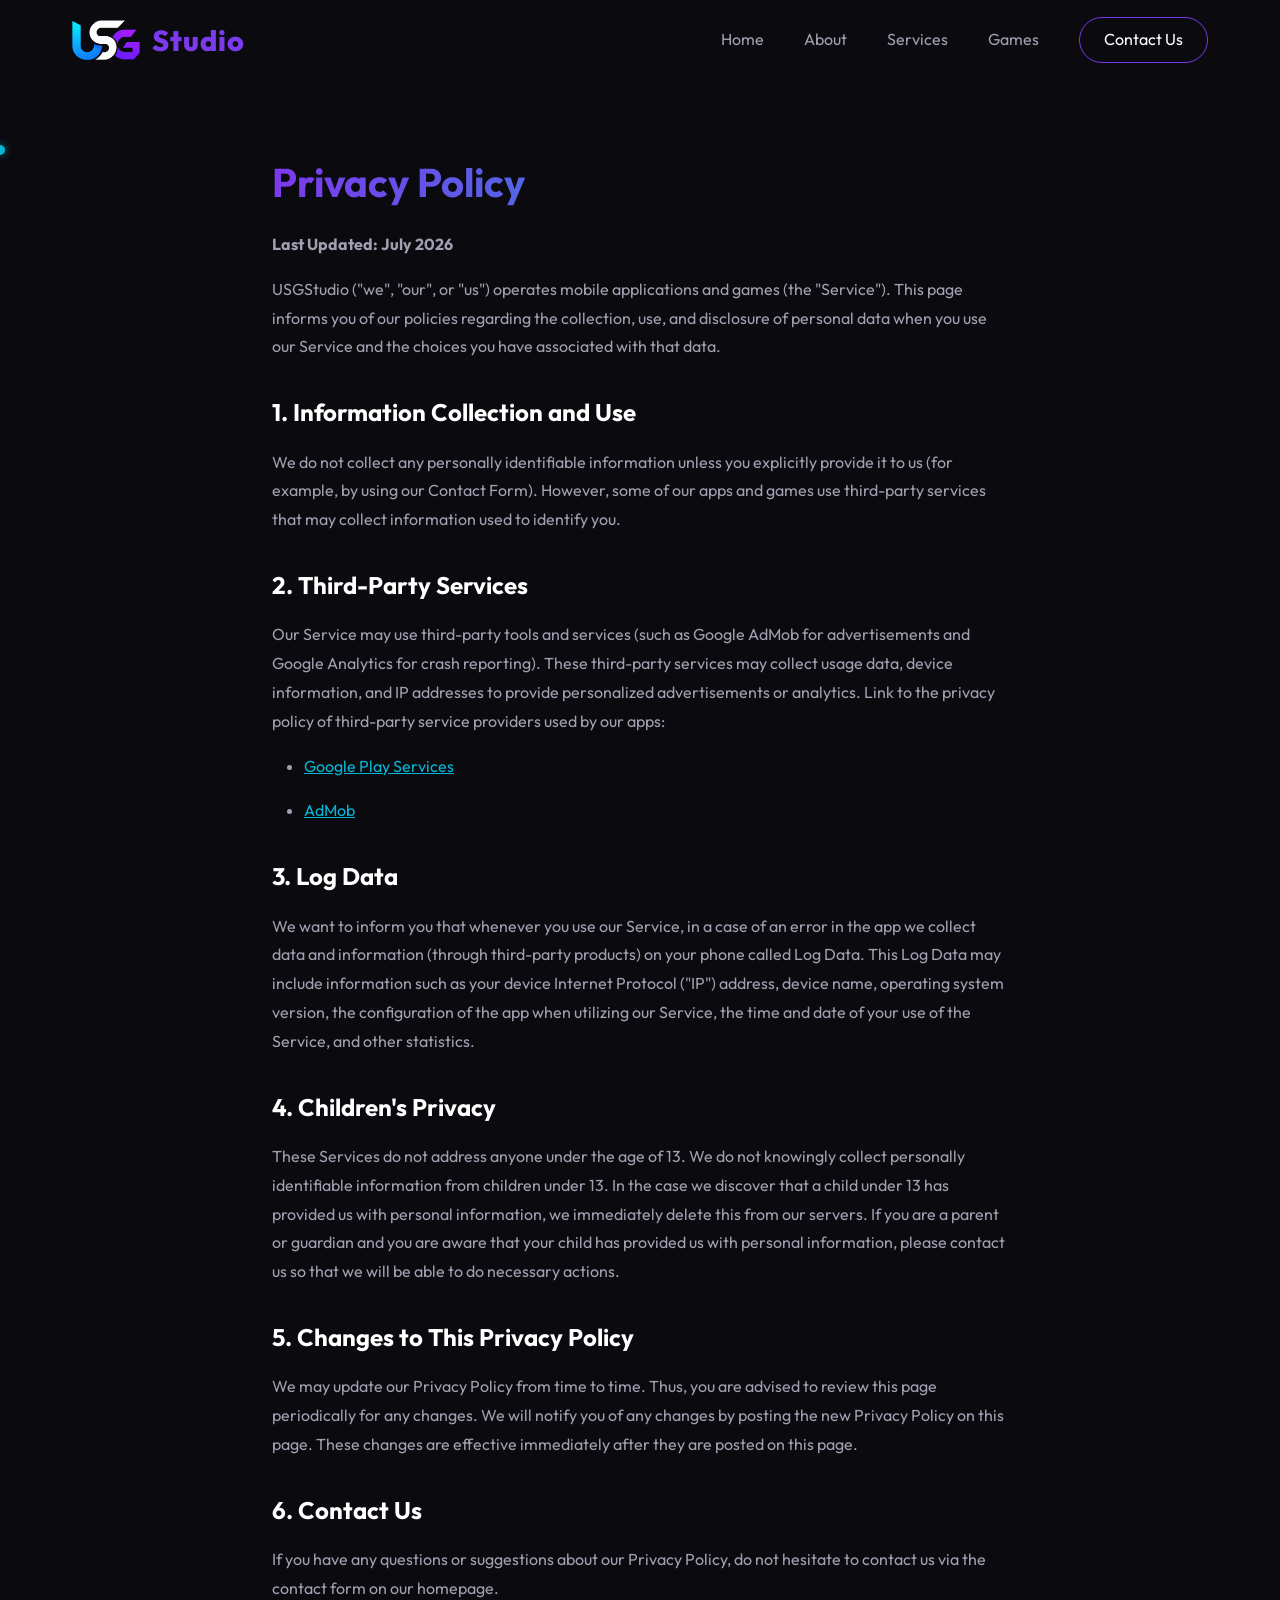
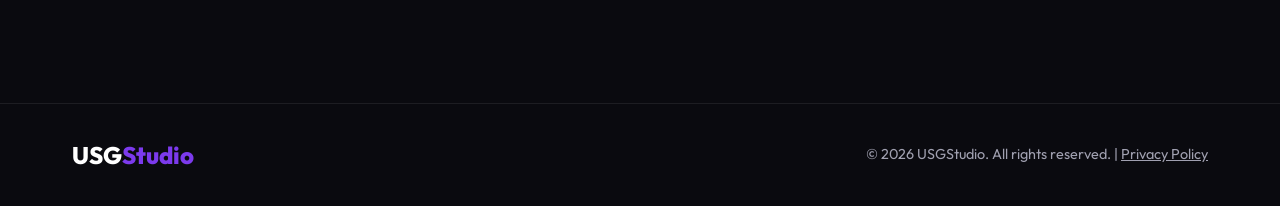
==== privacy-policy.html @ 1f807a9a "Add files via upload" ====
<!DOCTYPE html>
<html lang="en">

<head>
    <meta charset="UTF-8">
    <meta name="viewport" content="width=device-width, initial-scale=1.0">
    <title>Privacy Policy | USGStudio</title>
    <!-- Google Fonts: Outfit -->
    <link rel="preconnect" href="https://fonts.googleapis.com">
    <link rel="preconnect" href="https://fonts.gstatic.com" crossorigin>
    <link href="https://fonts.googleapis.com/css2?family=Outfit:wght@300;400;600;800&display=swap" rel="stylesheet">
    <link rel="stylesheet" href="style.css">
    <style>
        .policy-container {
            max-width: 800px;
            margin: 150px auto 100px;
            padding: 0 2rem;
            color: var(--text-secondary);
        }

        .policy-container h1,
        .policy-container h2 {
            color: var(--text-main);
            margin-bottom: 1rem;
        }

        .policy-container h1 {
            font-size: 2.5rem;
        }

        .policy-container h2 {
            font-size: 1.5rem;
            margin-top: 2rem;
        }

        .policy-container p,
        .policy-container li {
            margin-bottom: 1rem;
            line-height: 1.8;
        }

        .policy-container ul {
            padding-left: 2rem;
            margin-bottom: 1rem;
            list-style: disc;
        }
    </style>
</head>

<body>
    <!-- Custom Cursor -->
    <div class="cursor" id="custom-cursor"></div>

    <!-- Navbar -->
    <header id="navbar">
        <div class="container nav-container">
            <div class="logo">
                <a href="index.html">
                    <img src="Logo.png" alt="USGStudio Logo" class="nav-logo-img" style="height: 40px; width: auto;">
                    <span class="accent">Studio</span>
                </a>
            </div>
            <nav>
                <ul class="nav-links">
                    <li><a href="index.html#hero">Home</a></li>
                    <li><a href="index.html#about">About</a></li>
                    <li><a href="index.html#services">Services</a></li>
                    <li><a href="index.html#portfolio">Games</a></li>
                    <li><a href="index.html#contact" class="btn btn-outline">Contact Us</a></li>
                </ul>
            </nav>
            <div class="hamburger">
                <span class="bar"></span>
                <span class="bar"></span>
                <span class="bar"></span>
            </div>
        </div>
    </header>

    <main class="policy-container">
        <h1 class="gradient-text">Privacy Policy</h1>
        <p><strong>Last Updated: July 2026</strong></p>

        <p>USGStudio ("we", "our", or "us") operates mobile applications and games (the "Service"). This page informs
            you of our policies regarding the collection, use, and disclosure of personal data when you use our Service
            and the choices you have associated with that data.</p>

        <h2>1. Information Collection and Use</h2>
        <p>We do not collect any personally identifiable information unless you explicitly provide it to us (for
            example, by using our Contact Form). However, some of our apps and games use third-party services that may
            collect information used to identify you.</p>

        <h2>2. Third-Party Services</h2>
        <p>Our Service may use third-party tools and services (such as Google AdMob for advertisements and Google
            Analytics for crash reporting). These third-party services may collect usage data, device information, and
            IP addresses to provide personalized advertisements or analytics. Link to the privacy policy of third-party
            service providers used by our apps:</p>
        <ul>
            <li><a href="https://policies.google.com/privacy" target="_blank"
                    style="color: var(--accent-cyan); text-decoration: underline;">Google Play Services</a></li>
            <li><a href="https://support.google.com/admob/answer/6128543" target="_blank"
                    style="color: var(--accent-cyan); text-decoration: underline;">AdMob</a></li>
        </ul>

        <h2>3. Log Data</h2>
        <p>We want to inform you that whenever you use our Service, in a case of an error in the app we collect data and
            information (through third-party products) on your phone called Log Data. This Log Data may include
            information such as your device Internet Protocol ("IP") address, device name, operating system version, the
            configuration of the app when utilizing our Service, the time and date of your use of the Service, and other
            statistics.</p>

        <h2>4. Children's Privacy</h2>
        <p>These Services do not address anyone under the age of 13. We do not knowingly collect personally identifiable
            information from children under 13. In the case we discover that a child under 13 has provided us with
            personal information, we immediately delete this from our servers. If you are a parent or guardian and you
            are aware that your child has provided us with personal information, please contact us so that we will be
            able to do necessary actions.</p>

        <h2>5. Changes to This Privacy Policy</h2>
        <p>We may update our Privacy Policy from time to time. Thus, you are advised to review this page periodically
            for any changes. We will notify you of any changes by posting the new Privacy Policy on this page. These
            changes are effective immediately after they are posted on this page.</p>

        <h2>6. Contact Us</h2>
        <p>If you have any questions or suggestions about our Privacy Policy, do not hesitate to contact us via the
            contact form on our homepage.</p>
    </main>

    <!-- Footer -->
    <footer>
        <div class="container footer-content">
            <div class="footer-logo">
                <a href="index.html">USG<span class="accent">Studio</span></a>
            </div>
            <p class="copyright">&copy; 2026 USGStudio. All rights reserved. | <a href="privacy-policy.html"
                    style="color: var(--text-secondary); text-decoration: underline;">Privacy Policy</a></p>
        </div>
    </footer>

    <script>
        document.addEventListener('DOMContentLoaded', () => {
            const hamburger = document.querySelector(".hamburger");
            const navMenu = document.querySelector(".nav-links");
            hamburger.addEventListener("click", () => {
                hamburger.classList.toggle("active");
                navMenu.classList.toggle("active");
            });

            const cursor = document.getElementById('custom-cursor');
            if (window.matchMedia("(pointer: fine)").matches) {
                document.addEventListener('mousemove', (e) => {
                    cursor.style.left = e.clientX + 'px';
                    cursor.style.top = e.clientY + 'px';
                });
                const interactives = document.querySelectorAll('a, button, input, textarea');
                interactives.forEach(el => {
                    el.addEventListener('mouseenter', () => cursor.classList.add('hovering'));
                    el.addEventListener('mouseleave', () => cursor.classList.remove('hovering'));
                });
            } else {
                cursor.style.display = 'none';
            }
        });
    </script>
</body>

</html>
---- style.css ----
:root {
    /* Color Palette */
    --bg-main: #0a0a0f;
    --bg-secondary: #12121a;
    --text-main: #ffffff;
    --text-secondary: #a0a0b0;
    --accent-neon: #7c3aed; /* Purple */
    --accent-cyan: #06b6d4; /* Cyan */
    --glass-bg: rgba(255, 255, 255, 0.03);
    --glass-border: rgba(255, 255, 255, 0.08);
    
    /* Layout */
    --container-width: 1200px;
    --nav-height: 80px;
}

* {
    margin: 0;
    padding: 0;
    box-sizing: border-box;
}

body {
    font-family: 'Outfit', sans-serif;
    background-color: var(--bg-main);
    color: var(--text-main);
    line-height: 1.6;
    overflow-x: hidden;
}

a {
    text-decoration: none;
    color: inherit;
}

ul {
    list-style: none;
}

.container {
    max-width: var(--container-width);
    margin: 0 auto;
    padding: 0 2rem;
}

.accent {
    color: var(--accent-neon);
}

.gradient-text {
    background: linear-gradient(90deg, var(--accent-neon), var(--accent-cyan));
    -webkit-background-clip: text;
    -webkit-text-fill-color: transparent;
    background-clip: text;
}

/* Glassmorphism utility */
.glass {
    background: var(--glass-bg);
    backdrop-filter: blur(12px);
    -webkit-backdrop-filter: blur(12px);
    border: 1px solid var(--glass-border);
    border-radius: 16px;
}

/* Buttons */
.btn {
    display: inline-block;
    padding: 0.8rem 2rem;
    border-radius: 30px;
    font-weight: 600;
    font-size: 1rem;
    transition: all 0.3s ease;
    cursor: pointer;
    text-align: center;
}

.btn-primary {
    background: linear-gradient(90deg, var(--accent-neon), #5b21b6);
    color: white;
    border: none;
    box-shadow: 0 4px 15px rgba(124, 58, 237, 0.3);
}

.btn-primary:hover {
    transform: translateY(-2px);
    box-shadow: 0 6px 20px rgba(124, 58, 237, 0.5);
}

.btn-secondary {
    background: transparent;
    color: white;
    border: 1px solid var(--glass-border);
    background: var(--glass-bg);
}

.btn-secondary:hover {
    background: rgba(255, 255, 255, 0.1);
    transform: translateY(-2px);
}

.btn-outline {
    border: 1px solid var(--accent-neon);
    color: white;
    padding: 0.6rem 1.5rem;
}

.btn-outline:hover {
    background: var(--accent-neon);
    box-shadow: 0 0 15px rgba(124, 58, 237, 0.4);
}

/* Navbar */
header {
    position: fixed;
    top: 0;
    width: 100%;
    height: var(--nav-height);
    z-index: 1000;
    transition: all 0.3s ease;
    display: flex;
    align-items: center;
}

header.scrolled {
    background: rgba(10, 10, 15, 0.85);
    backdrop-filter: blur(10px);
    border-bottom: 1px solid var(--glass-border);
}

.nav-container {
    display: flex;
    justify-content: space-between;
    align-items: center;
    width: 100%;
}

.logo a {
    display: flex;
    align-items: center;
    gap: 12px;
    font-size: 1.8rem;
    font-weight: 800;
    letter-spacing: 1px;
}

.nav-logo-img {
    height: 40px;
    width: auto;
    object-fit: contain;
}

.nav-links {
    display: flex;
    align-items: center;
    gap: 2.5rem;
}

.nav-links a {
    font-weight: 400;
    font-size: 1rem;
    color: var(--text-secondary);
    transition: color 0.3s ease;
}

.nav-links a:hover {
    color: var(--text-main);
}

.nav-links .btn-outline {
    color: white;
}

.hamburger {
    display: none;
    cursor: pointer;
}

.bar {
    display: block;
    width: 25px;
    height: 3px;
    margin: 5px auto;
    -webkit-transition: all 0.3s ease-in-out;
    transition: all 0.3s ease-in-out;
    background-color: white;
}

/* Hero Section */
#hero {
    min-height: 100vh;
    display: flex;
    align-items: center;
    position: relative;
    padding-top: var(--nav-height);
}

.hero-container {
    display: grid;
    grid-template-columns: 1fr 1fr;
    gap: 4rem;
    align-items: center;
    position: relative;
    z-index: 2;
    width: 100%;
}

.hero-content {
    text-align: left;
}

.hero-title {
    font-size: 4rem;
    font-weight: 800;
    line-height: 1.1;
    margin-bottom: 1.5rem;
}

.hero-subtitle {
    font-size: 1.25rem;
    color: var(--text-secondary);
    margin-bottom: 2.5rem;
    max-width: 500px;
}

.hero-buttons {
    display: flex;
    gap: 1.5rem;
    justify-content: flex-start;
}

.hero-image {
    display: flex;
    justify-content: center;
    align-items: center;
    position: relative;
}

.hero-image img {
    width: 100%;
    max-width: 500px;
    filter: drop-shadow(0 0 30px rgba(124, 58, 237, 0.4));
    animation: float 6s ease-in-out infinite;
}

@keyframes float {
    0% { transform: translateY(0px); }
    50% { transform: translateY(-20px); }
    100% { transform: translateY(0px); }
}

.hero-glow {
    position: absolute;
    top: 50%;
    left: 50%;
    transform: translate(-50%, -50%);
    width: 600px;
    height: 600px;
    max-width: 100vw;
    background: radial-gradient(circle, rgba(124, 58, 237, 0.15) 0%, rgba(10, 10, 15, 0) 70%);
    z-index: 1;
    pointer-events: none;
}

/* Sections General */
section {
    padding: 6rem 0;
}

.section-title {
    font-size: 2.5rem;
    font-weight: 800;
    text-align: center;
    margin-bottom: 3.5rem;
}

/* Services Grid */
.services-grid {
    display: grid;
    grid-template-columns: repeat(auto-fit, minmax(280px, 1fr));
    gap: 2rem;
}

.service-card {
    padding: 3rem 2rem;
    text-align: center;
    transition: transform 0.4s ease, border-color 0.4s ease;
}

.service-card:hover {
    transform: translateY(-10px);
    border-color: rgba(124, 58, 237, 0.4);
}

.service-icon {
    color: var(--accent-neon);
    margin-bottom: 1.5rem;
    display: flex;
    justify-content: center;
}

.service-card h3 {
    font-size: 1.5rem;
    margin-bottom: 1rem;
}

.service-card p {
    color: var(--text-secondary);
    font-size: 0.95rem;
}

/* Portfolio Section */
.portfolio-grid {
    display: grid;
    grid-template-columns: repeat(auto-fit, minmax(280px, 1fr));
    gap: 2rem;
}

.portfolio-card {
    overflow: hidden;
    transition: transform 0.3s ease;
}

.portfolio-card:hover {
    transform: translateY(-5px);
}

.portfolio-img {
    height: 200px;
    background: #1a1a24;
    display: flex;
    align-items: center;
    justify-content: center;
    color: var(--text-secondary);
    border-bottom: 1px solid var(--glass-border);
}

.portfolio-img img {
    width: 100%;
    height: 100%;
    object-fit: cover;
}

.portfolio-info {
    padding: 1.5rem;
}

.portfolio-info h4 {
    font-size: 1.25rem;
    margin-bottom: 0.5rem;
}

.portfolio-info p {
    color: var(--text-secondary);
    font-size: 0.9rem;
}

/* Contact */
.contact-card {
    padding: 4rem;
    text-align: center;
    max-width: 800px;
    margin: 0 auto;
    background: linear-gradient(145deg, rgba(255,255,255,0.03) 0%, rgba(124,58,237,0.05) 100%);
}

.contact-card h2 {
    font-size: 2.2rem;
    margin-bottom: 1rem;
}

.contact-card p {
    color: var(--text-secondary);
    margin-bottom: 2rem;
}

/* Footer */
footer {
    border-top: 1px solid var(--glass-border);
    padding: 2rem 0;
    margin-top: 4rem;
}

.footer-content {
    display: flex;
    justify-content: space-between;
    align-items: center;
}

.footer-logo {
    font-size: 1.5rem;
    font-weight: 800;
}

.copyright {
    color: var(--text-secondary);
    font-size: 0.9rem;
}

/* About Us */
.about-content {
    display: grid;
    grid-template-columns: 1fr 1fr;
    gap: 4rem;
    align-items: center;
}

.about-stats {
    display: grid;
    grid-template-columns: repeat(auto-fit, minmax(150px, 1fr));
    gap: 1.5rem;
}

.stat-box {
    padding: 2rem 1.5rem;
    text-align: center;
}

.stat-box h3 {
    font-size: 2.5rem;
    font-weight: 800;
    margin-bottom: 0.5rem;
}

.stat-box p {
    font-size: 0.9rem;
    color: var(--text-secondary);
    text-transform: uppercase;
    letter-spacing: 1px;
}

/* Features */
.features-grid {
    display: grid;
    grid-template-columns: repeat(auto-fit, minmax(280px, 1fr));
    gap: 2rem;
}

.feature-item {
    text-align: center;
    padding: 2rem;
}

.feature-icon {
    font-size: 3rem;
    margin-bottom: 1.5rem;
}

.feature-item h4 {
    font-size: 1.3rem;
    margin-bottom: 1rem;
}

.feature-item p {
    color: var(--text-secondary);
    font-size: 0.95rem;
}

/* Testimonials */
.testimonials-grid {
    display: grid;
    grid-template-columns: repeat(auto-fit, minmax(280px, 1fr));
    gap: 2rem;
}

.testimonial-card {
    padding: 2.5rem;
    position: relative;
}

.quote {
    font-size: 1.1rem;
    font-style: italic;
    margin-bottom: 2rem;
    line-height: 1.8;
}

.client-info h4 {
    color: var(--accent-cyan);
    font-size: 1.1rem;
}

.client-info span {
    color: var(--text-secondary);
    font-size: 0.85rem;
}

/* Reveal Animations */
.reveal {
    opacity: 0;
    transform: translateY(50px);
    transition: all 0.8s ease-out;
}

.reveal.active {
    opacity: 1;
    transform: translateY(0);
}

/* Background Canvas */
#particles {
    position: fixed;
    top: 0;
    left: 0;
    width: 100%;
    height: 100%;
    z-index: -1;
    pointer-events: none;
}

/* Contact Form */
.contact-form {
    margin-top: 2rem;
    text-align: left;
}

.form-group {
    margin-bottom: 1.5rem;
}

.contact-form input,
.contact-form textarea {
    width: 100%;
    padding: 1rem 1.5rem;
    background: rgba(255, 255, 255, 0.05);
    border: 1px solid var(--glass-border);
    border-radius: 8px;
    color: var(--text-main);
    font-family: inherit;
    font-size: 1rem;
    transition: all 0.3s ease;
}

.contact-form input:focus,
.contact-form textarea:focus {
    outline: none;
    border-color: var(--accent-neon);
    box-shadow: 0 0 15px rgba(124, 58, 237, 0.2);
    background: rgba(255, 255, 255, 0.08);
}

/* Custom Cursor */
@media (pointer: fine) {
    body, a, button, input, textarea {
        cursor: none;
    }
}

.cursor {
    width: 10px;
    height: 10px;
    background-color: var(--accent-cyan);
    border-radius: 50%;
    position: fixed;
    transform: translate(-50%, -50%);
    pointer-events: none;
    z-index: 9999;
    transition: width 0.2s, height 0.2s, background-color 0.2s, border-color 0.2s;
    box-shadow: 0 0 10px rgba(6, 182, 212, 0.6);
}

.cursor.hovering {
    width: 40px;
    height: 40px;
    background-color: rgba(6, 182, 212, 0.1);
    border: 1px solid var(--accent-cyan);
    box-shadow: 0 0 15px rgba(6, 182, 212, 0.3);
}

/* Responsive */
@media (max-width: 1024px) {
    .hero-container {
        grid-template-columns: 1fr;
        text-align: center;
        gap: 2rem;
        margin-top: 2rem;
    }

    .hero-content {
        text-align: center;
    }

    .hero-title {
        font-size: 2.5rem;
    }
    
    .hero-image {
        height: 350px !important;
    }
    
    .hero-subtitle {
        margin-left: auto;
        margin-right: auto;
    }

    .hero-buttons {
        flex-direction: column;
        padding: 0 2rem;
        justify-content: center;
        gap: 1rem;
    }

    .hero-buttons .btn {
        width: 100%;
        text-align: center;
    }
    
    .hamburger {
        display: block;
    }

    .hamburger.active .bar:nth-child(2) {
        opacity: 0;
    }
    
    .hamburger.active .bar:nth-child(1) {
        transform: translateY(8px) rotate(45deg);
    }
    
    .hamburger.active .bar:nth-child(3) {
        transform: translateY(-8px) rotate(-45deg);
    }
    
    .nav-links {
        position: fixed;
        left: -100%;
        top: var(--nav-height);
        flex-direction: column;
        background: var(--bg-secondary);
        width: 100%;
        text-align: center;
        transition: 0.3s;
        box-shadow: 0 10px 27px rgba(0, 0, 0, 0.05);
        padding: 2rem 0;
        gap: 2rem;
    }
    
    .nav-links.active {
        left: 0;
    }
    
    .contact-card {
        padding: 2rem 1rem;
    }
    
    .about-content {
        grid-template-columns: 1fr;
        gap: 2rem;
        text-align: center;
    }
    
    .about-text h2 {
        text-align: center !important;
    }

    .footer-content {
        flex-direction: column;
        gap: 1rem;
        text-align: center;
    }
}
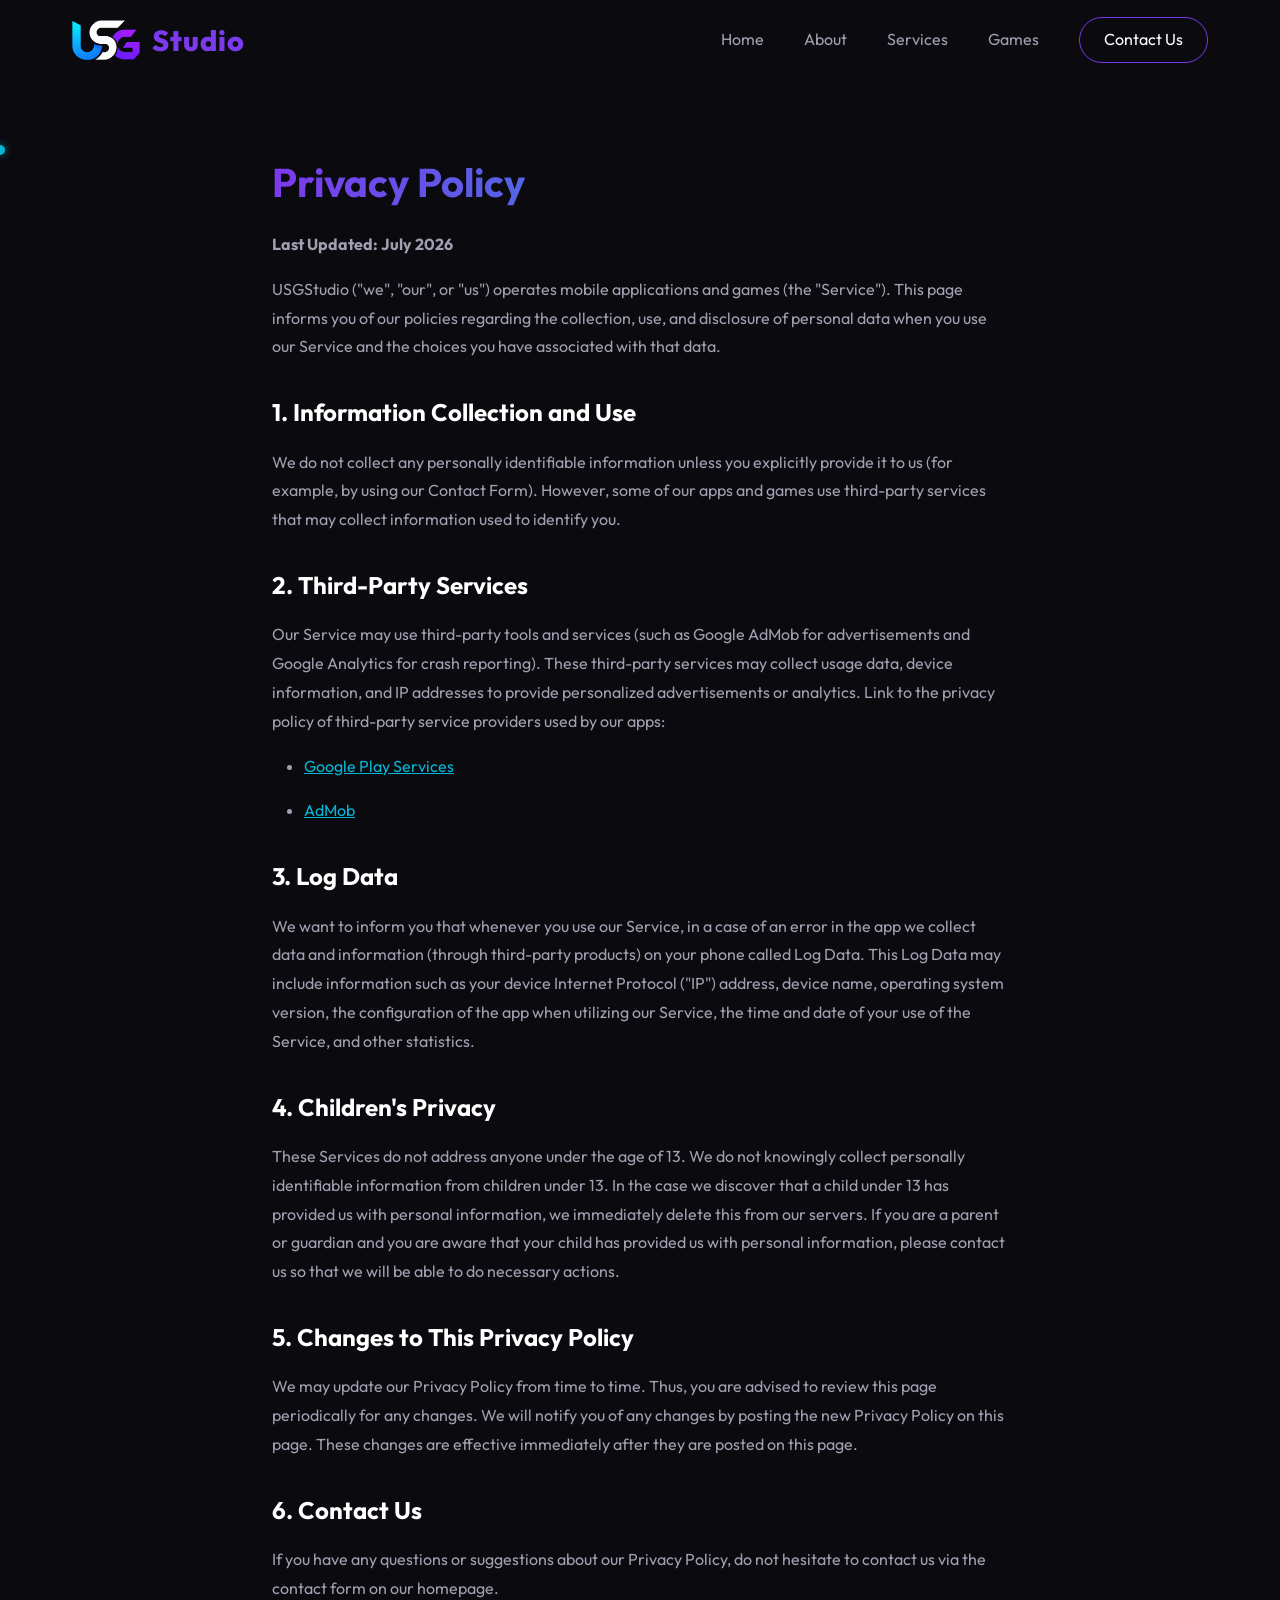
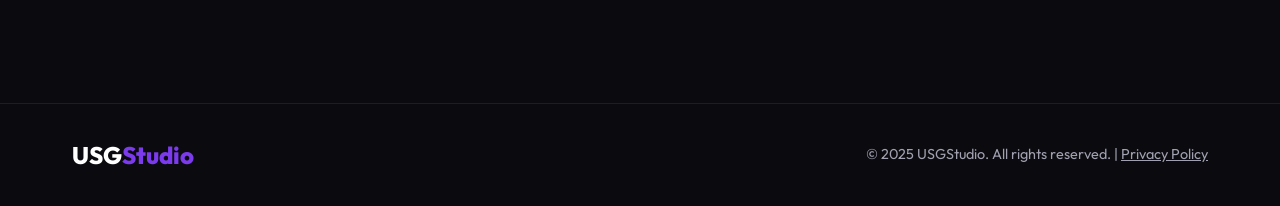
==== commit 53183329: "Update copyright year in privacy policy" ====
--- a/privacy-policy.html
+++ b/privacy-policy.html
@@ -132,7 +132,7 @@
             <div class="footer-logo">
                 <a href="index.html">USG<span class="accent">Studio</span></a>
             </div>
-            <p class="copyright">&copy; 2026 USGStudio. All rights reserved. | <a href="privacy-policy.html"
+            <p class="copyright">&copy; 2025 USGStudio. All rights reserved. | <a href="privacy-policy.html"
                     style="color: var(--text-secondary); text-decoration: underline;">Privacy Policy</a></p>
         </div>
     </footer>
@@ -164,4 +164,4 @@
     </script>
 </body>
 
-</html>+</html>
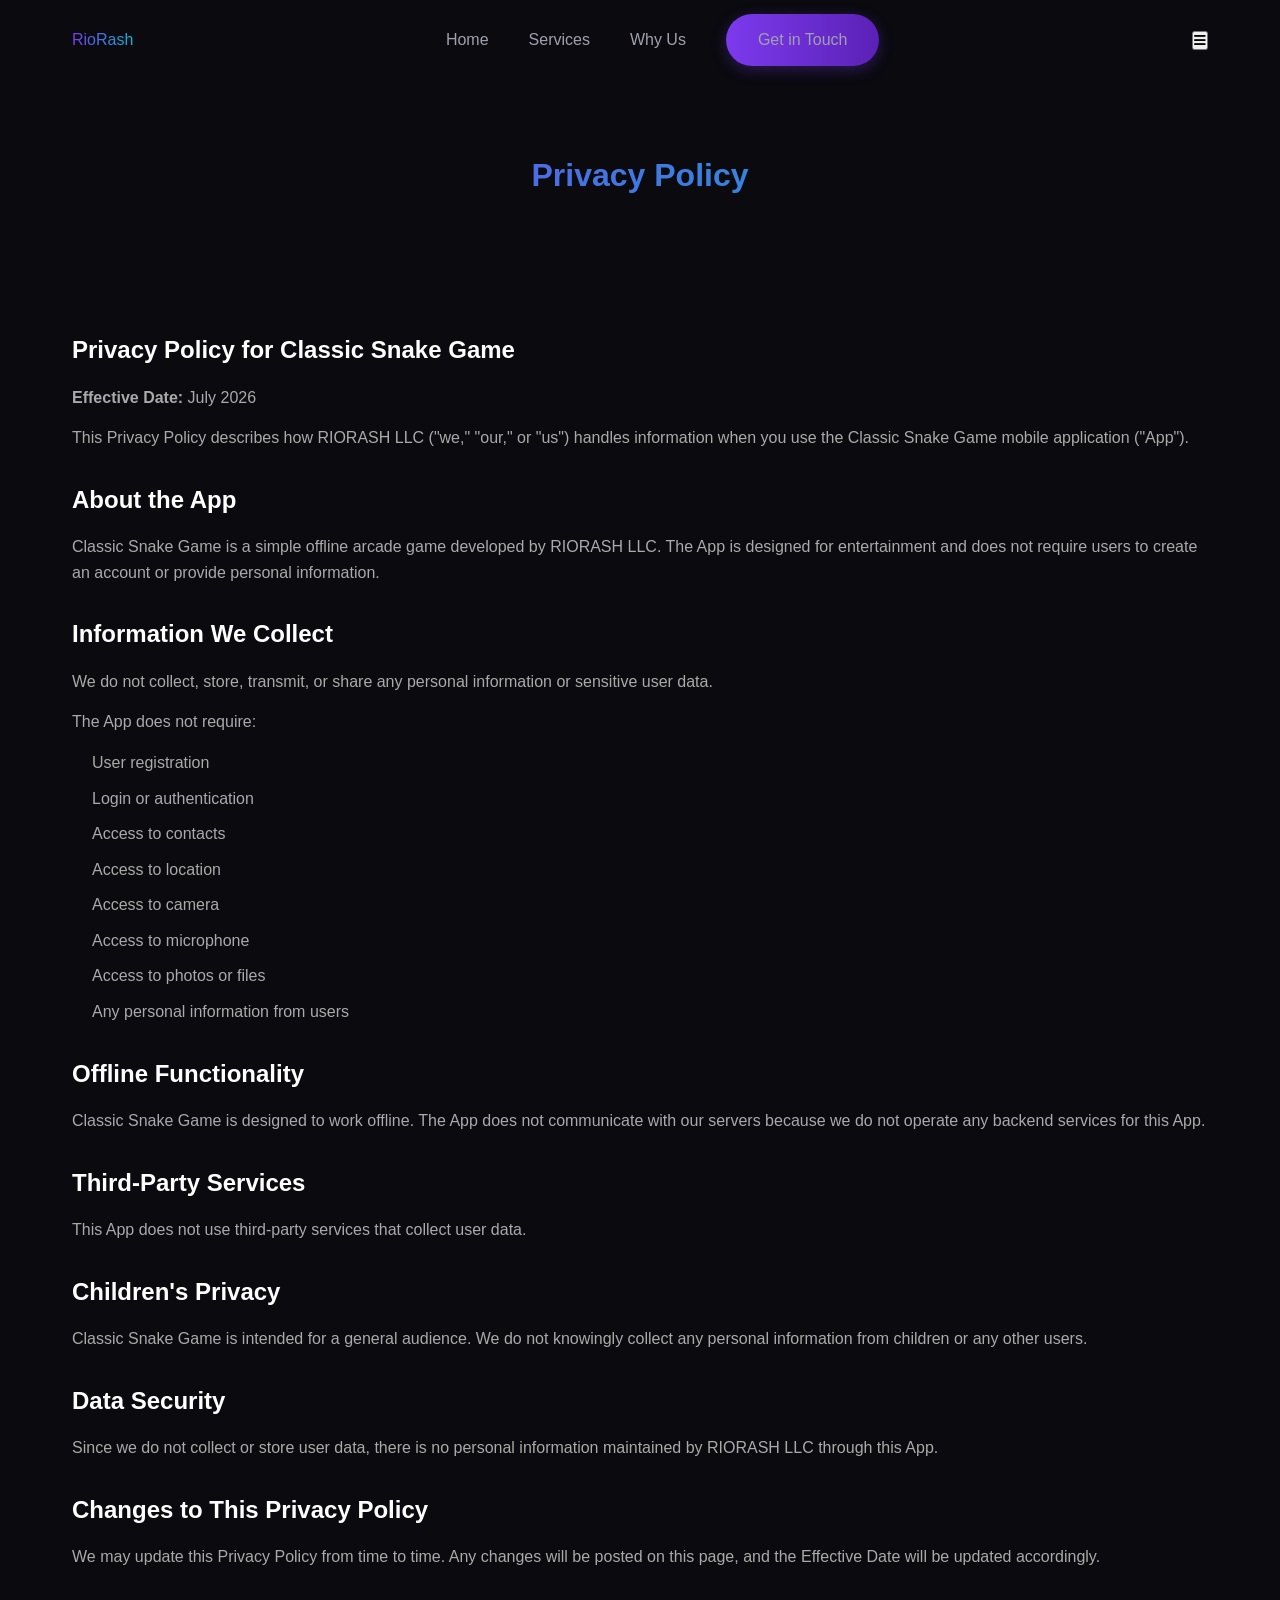
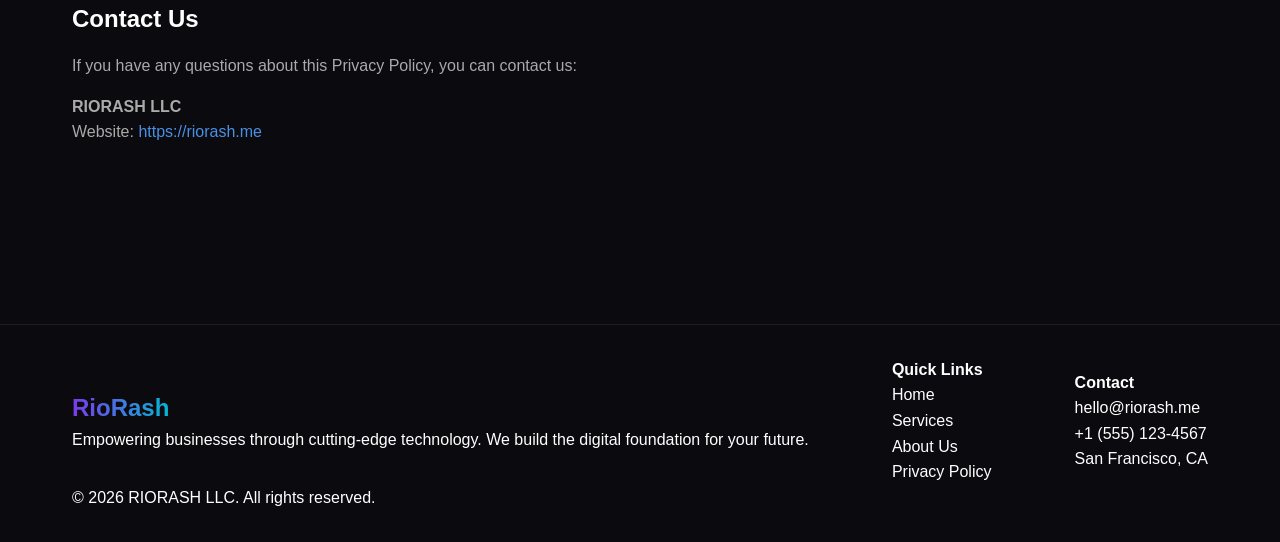
==== commit 30d72acf: "Update privacy policy for RIORASH LLC" ====
--- a/privacy-policy.html
+++ b/privacy-policy.html
@@ -4,164 +4,177 @@
 <head>
     <meta charset="UTF-8">
     <meta name="viewport" content="width=device-width, initial-scale=1.0">
-    <title>Privacy Policy | USGStudio</title>
-    <!-- Google Fonts: Outfit -->
-    <link rel="preconnect" href="https://fonts.googleapis.com">
-    <link rel="preconnect" href="https://fonts.gstatic.com" crossorigin>
-    <link href="https://fonts.googleapis.com/css2?family=Outfit:wght@300;400;600;800&display=swap" rel="stylesheet">
+    <title>Privacy Policy - RioRash</title>
+    <meta name="description" content="Privacy Policy for RIORASH LLC apps and services.">
+
+    <!-- Link to Stylesheet -->
     <link rel="stylesheet" href="style.css">
+
+    <!-- FontAwesome for Icons -->
+    <link rel="stylesheet" href="https://cdnjs.cloudflare.com/ajax/libs/font-awesome/6.4.0/css/all.min.css">
     <style>
-        .policy-container {
-            max-width: 800px;
-            margin: 150px auto 100px;
-            padding: 0 2rem;
-            color: var(--text-secondary);
+        .page-header {
+            padding: 150px 0 50px;
+            text-align: center;
         }
 
-        .policy-container h1,
-        .policy-container h2 {
-            color: var(--text-main);
-            margin-bottom: 1rem;
+        .content-section {
+            padding: 50px 0 100px;
         }
 
-        .policy-container h1 {
-            font-size: 2.5rem;
+        .content-section h2 {
+            margin-top: 30px;
+            margin-bottom: 15px;
+            color: #fff;
         }
 
-        .policy-container h2 {
-            font-size: 1.5rem;
-            margin-top: 2rem;
+        .content-section p {
+            margin-bottom: 15px;
+            color: #aaa;
+            line-height: 1.6;
         }
 
-        .policy-container p,
-        .policy-container li {
-            margin-bottom: 1rem;
-            line-height: 1.8;
+        .content-section ul {
+            margin-bottom: 15px;
+            padding-left: 20px;
+            color: #aaa;
         }
 
-        .policy-container ul {
-            padding-left: 2rem;
-            margin-bottom: 1rem;
-            list-style: disc;
+        .content-section li {
+            margin-bottom: 10px;
+        }
+
+        .content-section a {
+            color: #4a90e2;
+            text-decoration: none;
+        }
+
+        .content-section a:hover {
+            text-decoration: underline;
         }
     </style>
 </head>
 
 <body>
-    <!-- Custom Cursor -->
-    <div class="cursor" id="custom-cursor"></div>
+    <!-- Custom Tech Cursor -->
+    <div class="cursor-dot" id="cursor-dot"></div>
+    <div class="cursor-reticle" id="cursor-reticle">
+        <div class="reticle-line top"></div>
+        <div class="reticle-line bottom"></div>
+        <div class="reticle-line left"></div>
+        <div class="reticle-line right"></div>
+    </div>
 
-    <!-- Navbar -->
-    <header id="navbar">
+    <!-- Navigation -->
+    <header id="header">
         <div class="container nav-container">
-            <div class="logo">
-                <a href="index.html">
-                    <img src="Logo.png" alt="USGStudio Logo" class="nav-logo-img" style="height: 40px; width: auto;">
-                    <span class="accent">Studio</span>
-                </a>
-            </div>
-            <nav>
-                <ul class="nav-links">
-                    <li><a href="index.html#hero">Home</a></li>
-                    <li><a href="index.html#about">About</a></li>
-                    <li><a href="index.html#services">Services</a></li>
-                    <li><a href="index.html#portfolio">Games</a></li>
-                    <li><a href="index.html#contact" class="btn btn-outline">Contact Us</a></li>
-                </ul>
+            <a href="index.html" class="logo gradient-text">RioRash</a>
+
+            <nav class="nav-links" id="nav-links">
+                <a href="index.html#home">Home</a>
+                <a href="index.html#services">Services</a>
+                <a href="index.html#about">Why Us</a>
+                <a href="index.html#contact" class="btn btn-primary">Get in Touch</a>
             </nav>
-            <div class="hamburger">
-                <span class="bar"></span>
-                <span class="bar"></span>
-                <span class="bar"></span>
-            </div>
+
+            <button class="mobile-menu-btn" id="mobile-menu-btn">
+                <i class="fas fa-bars"></i>
+            </button>
         </div>
     </header>
 
-    <main class="policy-container">
-        <h1 class="gradient-text">Privacy Policy</h1>
-        <p><strong>Last Updated: July 2026</strong></p>
+    <div class="page-header">
+        <div class="container">
+            <h1 class="gradient-text">Privacy Policy</h1>
+        </div>
+    </div>
 
-        <p>USGStudio ("we", "our", or "us") operates mobile applications and games (the "Service"). This page informs
-            you of our policies regarding the collection, use, and disclosure of personal data when you use our Service
-            and the choices you have associated with that data.</p>
+    <section class="content-section">
+        <div class="container">
+            <h2>Privacy Policy for Classic Snake Game</h2>
+            <p><strong>Effective Date:</strong> July 2026</p>
+            <p>This Privacy Policy describes how RIORASH LLC ("we," "our," or "us") handles information when you use the
+                Classic Snake Game mobile application ("App").</p>
 
-        <h2>1. Information Collection and Use</h2>
-        <p>We do not collect any personally identifiable information unless you explicitly provide it to us (for
-            example, by using our Contact Form). However, some of our apps and games use third-party services that may
-            collect information used to identify you.</p>
+            <h2>About the App</h2>
+            <p>Classic Snake Game is a simple offline arcade game developed by RIORASH LLC. The App is designed for
+                entertainment and does not require users to create an account or provide personal information.</p>
 
-        <h2>2. Third-Party Services</h2>
-        <p>Our Service may use third-party tools and services (such as Google AdMob for advertisements and Google
-            Analytics for crash reporting). These third-party services may collect usage data, device information, and
-            IP addresses to provide personalized advertisements or analytics. Link to the privacy policy of third-party
-            service providers used by our apps:</p>
-        <ul>
-            <li><a href="https://policies.google.com/privacy" target="_blank"
-                    style="color: var(--accent-cyan); text-decoration: underline;">Google Play Services</a></li>
-            <li><a href="https://support.google.com/admob/answer/6128543" target="_blank"
-                    style="color: var(--accent-cyan); text-decoration: underline;">AdMob</a></li>
-        </ul>
+            <h2>Information We Collect</h2>
+            <p>We do not collect, store, transmit, or share any personal information or sensitive user data.</p>
+            <p>The App does not require:</p>
+            <ul>
+                <li>User registration</li>
+                <li>Login or authentication</li>
+                <li>Access to contacts</li>
+                <li>Access to location</li>
+                <li>Access to camera</li>
+                <li>Access to microphone</li>
+                <li>Access to photos or files</li>
+                <li>Any personal information from users</li>
+            </ul>
 
-        <h2>3. Log Data</h2>
-        <p>We want to inform you that whenever you use our Service, in a case of an error in the app we collect data and
-            information (through third-party products) on your phone called Log Data. This Log Data may include
-            information such as your device Internet Protocol ("IP") address, device name, operating system version, the
-            configuration of the app when utilizing our Service, the time and date of your use of the Service, and other
-            statistics.</p>
+            <h2>Offline Functionality</h2>
+            <p>Classic Snake Game is designed to work offline. The App does not communicate with our servers because we
+                do not operate any backend services for this App.</p>
 
-        <h2>4. Children's Privacy</h2>
-        <p>These Services do not address anyone under the age of 13. We do not knowingly collect personally identifiable
-            information from children under 13. In the case we discover that a child under 13 has provided us with
-            personal information, we immediately delete this from our servers. If you are a parent or guardian and you
-            are aware that your child has provided us with personal information, please contact us so that we will be
-            able to do necessary actions.</p>
+            <h2>Third-Party Services</h2>
+            <p>This App does not use third-party services that collect user data.</p>
 
-        <h2>5. Changes to This Privacy Policy</h2>
-        <p>We may update our Privacy Policy from time to time. Thus, you are advised to review this page periodically
-            for any changes. We will notify you of any changes by posting the new Privacy Policy on this page. These
-            changes are effective immediately after they are posted on this page.</p>
+            <h2>Children's Privacy</h2>
+            <p>Classic Snake Game is intended for a general audience. We do not knowingly collect any personal
+                information from children or any other users.</p>
 
-        <h2>6. Contact Us</h2>
-        <p>If you have any questions or suggestions about our Privacy Policy, do not hesitate to contact us via the
-            contact form on our homepage.</p>
-    </main>
+            <h2>Data Security</h2>
+            <p>Since we do not collect or store user data, there is no personal information maintained by RIORASH LLC
+                through this App.</p>
+
+            <h2>Changes to This Privacy Policy</h2>
+            <p>We may update this Privacy Policy from time to time. Any changes will be posted on this page, and the
+                Effective Date will be updated accordingly.</p>
+
+            <h2>Contact Us</h2>
+            <p>If you have any questions about this Privacy Policy, you can contact us:</p>
+            <p><strong>RIORASH LLC</strong><br>
+                Website: <a href="https://riorash.me">https://riorash.me</a></p>
+        </div>
+    </section>
 
     <!-- Footer -->
     <footer>
-        <div class="container footer-content">
-            <div class="footer-logo">
-                <a href="index.html">USG<span class="accent">Studio</span></a>
+        <div class="container">
+            <div class="footer-content">
+                <div class="footer-about">
+                    <a href="index.html" class="logo gradient-text footer-logo">RioRash</a>
+                    <p>Empowering businesses through cutting-edge technology. We build the digital foundation for your
+                        future.</p>
+                </div>
+                <div class="footer-links">
+                    <h4>Quick Links</h4>
+                    <ul>
+                        <li><a href="index.html#home">Home</a></li>
+                        <li><a href="index.html#services">Services</a></li>
+                        <li><a href="index.html#about">About Us</a></li>
+                        <li><a href="privacy-policy.html">Privacy Policy</a></li>
+                    </ul>
+                </div>
+                <div class="footer-links">
+                    <h4>Contact</h4>
+                    <ul>
+                        <li><a href="mailto:hello@riorash.me">hello@riorash.me</a></li>
+                        <li><a href="#">+1 (555) 123-4567</a></li>
+                        <li><a href="#">San Francisco, CA</a></li>
+                    </ul>
+                </div>
             </div>
-            <p class="copyright">&copy; 2025 USGStudio. All rights reserved. | <a href="privacy-policy.html"
-                    style="color: var(--text-secondary); text-decoration: underline;">Privacy Policy</a></p>
+            <div class="footer-bottom">
+                <p>&copy; 2026 RIORASH LLC. All rights reserved.</p>
+            </div>
         </div>
     </footer>
 
-    <script>
-        document.addEventListener('DOMContentLoaded', () => {
-            const hamburger = document.querySelector(".hamburger");
-            const navMenu = document.querySelector(".nav-links");
-            hamburger.addEventListener("click", () => {
-                hamburger.classList.toggle("active");
-                navMenu.classList.toggle("active");
-            });
-
-            const cursor = document.getElementById('custom-cursor');
-            if (window.matchMedia("(pointer: fine)").matches) {
-                document.addEventListener('mousemove', (e) => {
-                    cursor.style.left = e.clientX + 'px';
-                    cursor.style.top = e.clientY + 'px';
-                });
-                const interactives = document.querySelectorAll('a, button, input, textarea');
-                interactives.forEach(el => {
-                    el.addEventListener('mouseenter', () => cursor.classList.add('hovering'));
-                    el.addEventListener('mouseleave', () => cursor.classList.remove('hovering'));
-                });
-            } else {
-                cursor.style.display = 'none';
-            }
-        });
-    </script>
+    <!-- Link to JavaScript -->
+    <script src="script.js"></script>
 </body>
 
 </html>
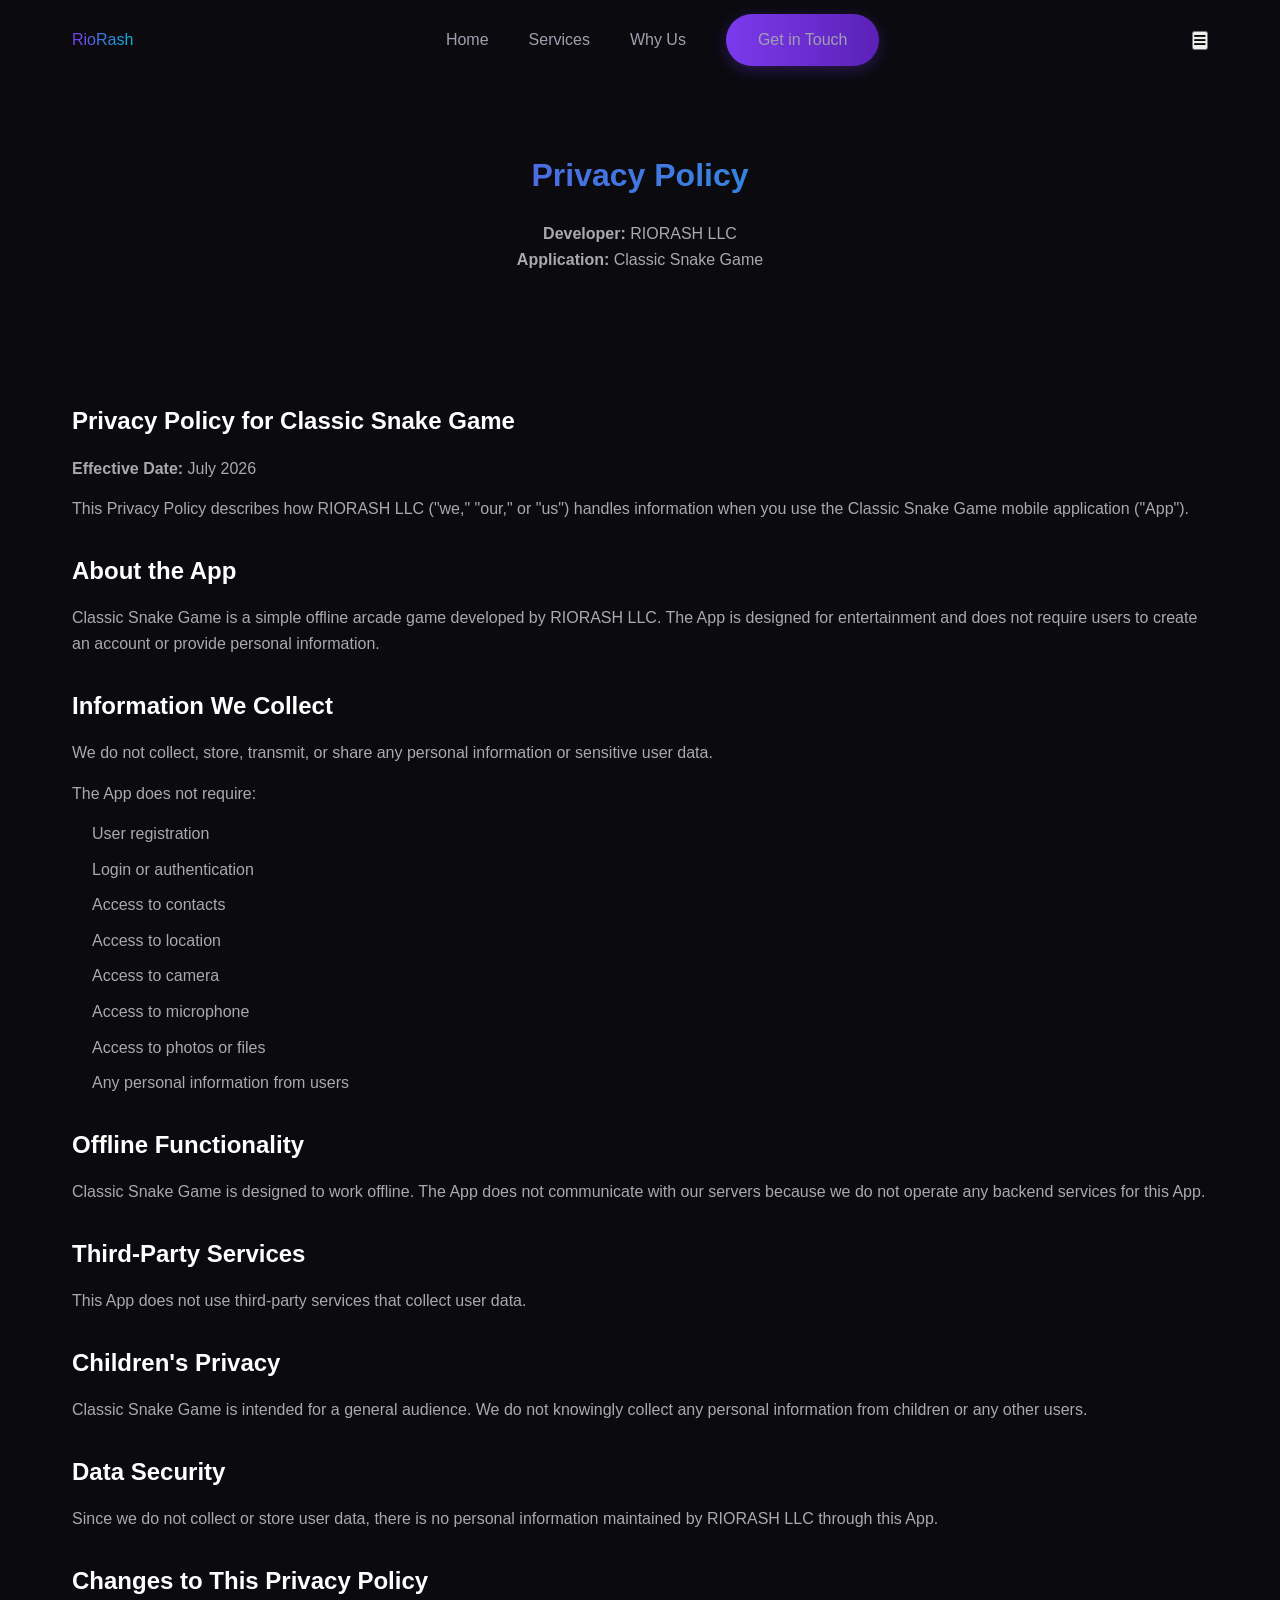
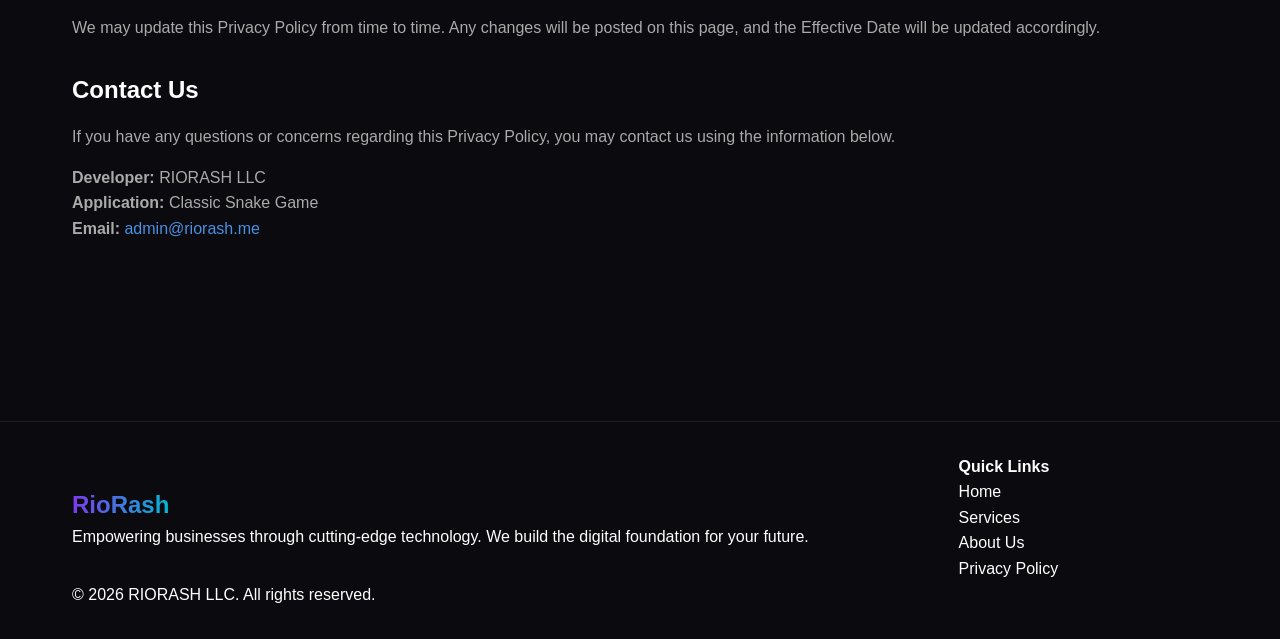
==== commit 641a298e: "Revise Privacy Policy for Classic Snake Game Updated the title and description for the Privacy Polic" ====
--- a/privacy-policy.html
+++ b/privacy-policy.html
@@ -4,8 +4,8 @@
 <head>
     <meta charset="UTF-8">
     <meta name="viewport" content="width=device-width, initial-scale=1.0">
-    <title>Privacy Policy - RioRash</title>
-    <meta name="description" content="Privacy Policy for RIORASH LLC apps and services.">
+    <title>Privacy Policy for Classic Snake Game | RIORASH LLC</title>
+    <meta name="description" content="Privacy Policy for Classic Snake Game developed by RIORASH LLC.">
 
     <!-- Link to Stylesheet -->
     <link rel="stylesheet" href="style.css">
@@ -86,6 +86,10 @@
     <div class="page-header">
         <div class="container">
             <h1 class="gradient-text">Privacy Policy</h1>
+            <p style="margin-top:20px;color:#aaa;">
+                <strong>Developer:</strong> RIORASH LLC<br>
+                <strong>Application:</strong> Classic Snake Game
+            </p>
         </div>
     </div>
 
@@ -134,9 +138,14 @@
                 Effective Date will be updated accordingly.</p>
 
             <h2>Contact Us</h2>
-            <p>If you have any questions about this Privacy Policy, you can contact us:</p>
-            <p><strong>RIORASH LLC</strong><br>
-                Website: <a href="https://riorash.me">https://riorash.me</a></p>
+
+            <p>If you have any questions or concerns regarding this Privacy Policy, you may contact us using the information below.</p>
+
+            <p>
+                <strong>Developer:</strong> RIORASH LLC<br>
+                <strong>Application:</strong> Classic Snake Game<br>
+                <strong>Email:</strong> <a href="mailto:hello@riorash.me">admin@riorash.me</a><br>
+            </p>
         </div>
     </section>
 
@@ -159,12 +168,7 @@
                     </ul>
                 </div>
                 <div class="footer-links">
-                    <h4>Contact</h4>
-                    <ul>
-                        <li><a href="mailto:hello@riorash.me">hello@riorash.me</a></li>
-                        <li><a href="#">+1 (555) 123-4567</a></li>
-                        <li><a href="#">San Francisco, CA</a></li>
-                    </ul>
+                    
                 </div>
             </div>
             <div class="footer-bottom">
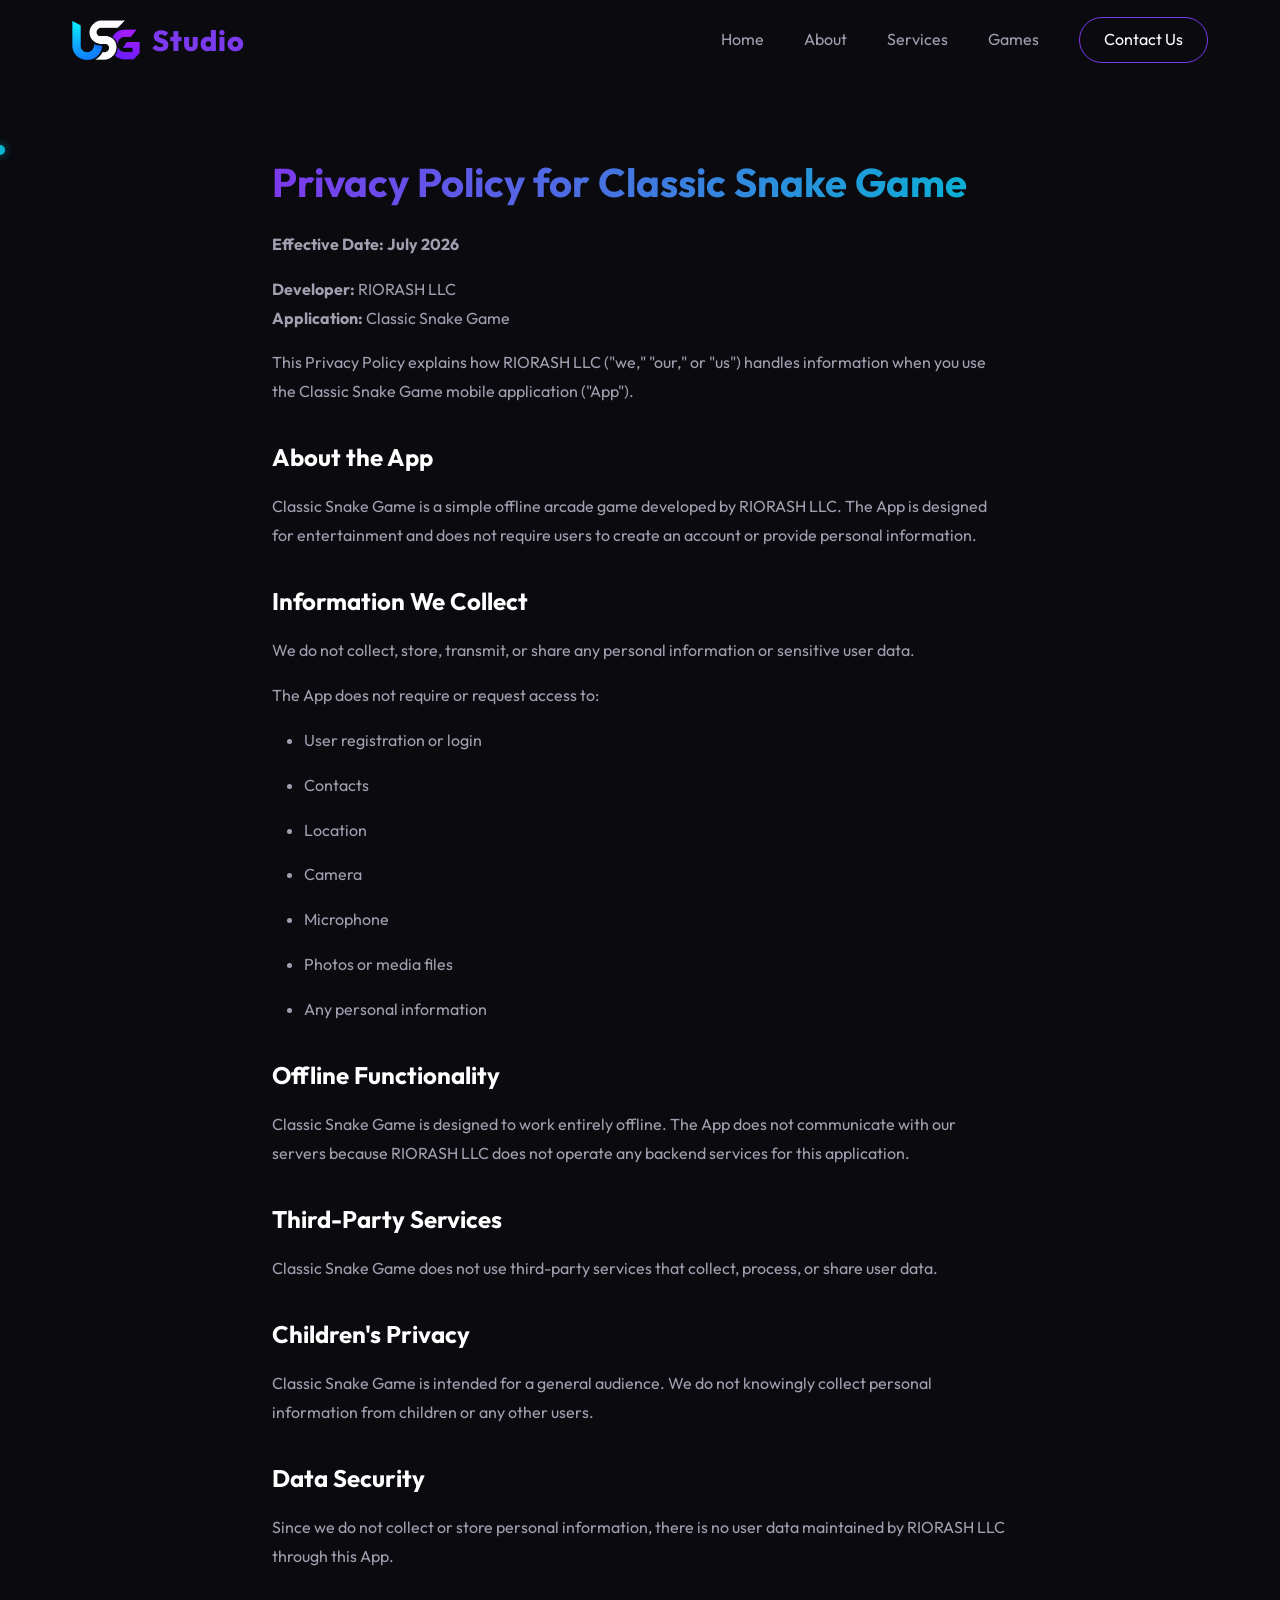
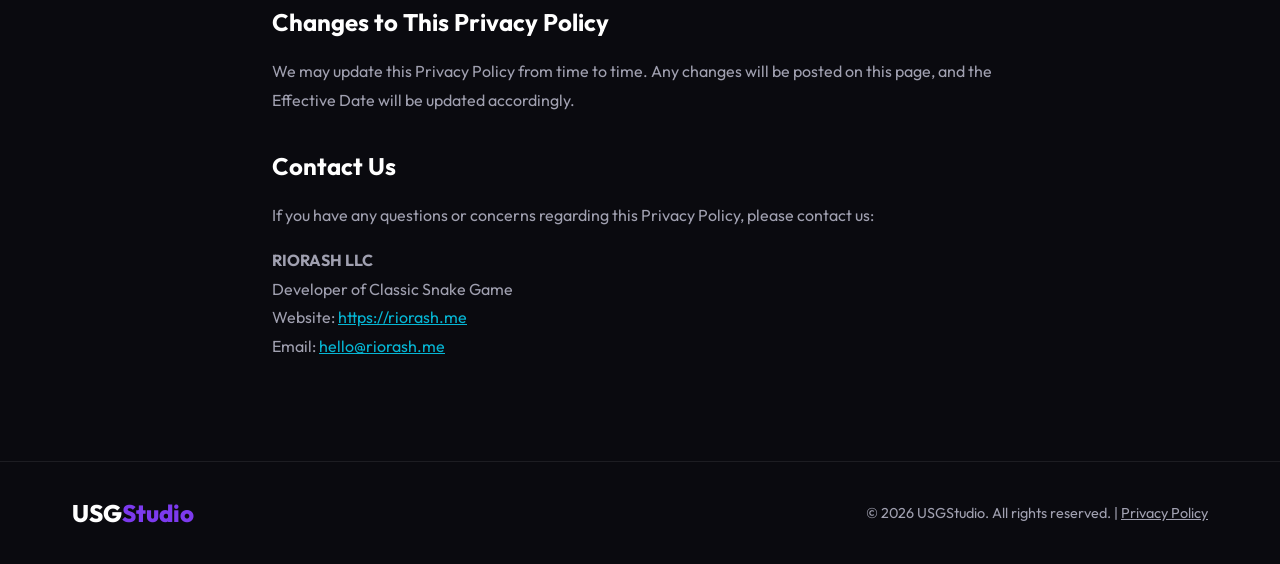
==== commit b48c4f99: "Update privacy policy structure and content" ====
--- a/privacy-policy.html
+++ b/privacy-policy.html
@@ -4,181 +4,164 @@
 <head>
     <meta charset="UTF-8">
     <meta name="viewport" content="width=device-width, initial-scale=1.0">
-    <title>Privacy Policy for Classic Snake Game | RIORASH LLC</title>
-    <meta name="description" content="Privacy Policy for Classic Snake Game developed by RIORASH LLC.">
-
-    <!-- Link to Stylesheet -->
+    <title>Privacy Policy | Classic Snake Game</title>
+    <!-- Google Fonts: Outfit -->
+    <link rel="preconnect" href="https://fonts.googleapis.com">
+    <link rel="preconnect" href="https://fonts.gstatic.com" crossorigin>
+    <link href="https://fonts.googleapis.com/css2?family=Outfit:wght@300;400;600;800&display=swap" rel="stylesheet">
     <link rel="stylesheet" href="style.css">
-
-    <!-- FontAwesome for Icons -->
-    <link rel="stylesheet" href="https://cdnjs.cloudflare.com/ajax/libs/font-awesome/6.4.0/css/all.min.css">
     <style>
-        .page-header {
-            padding: 150px 0 50px;
-            text-align: center;
+        .policy-container {
+            max-width: 800px;
+            margin: 150px auto 100px;
+            padding: 0 2rem;
+            color: var(--text-secondary);
         }
 
-        .content-section {
-            padding: 50px 0 100px;
+        .policy-container h1,
+        .policy-container h2 {
+            color: var(--text-main);
+            margin-bottom: 1rem;
         }
 
-        .content-section h2 {
-            margin-top: 30px;
-            margin-bottom: 15px;
-            color: #fff;
+        .policy-container h1 {
+            font-size: 2.5rem;
         }
 
-        .content-section p {
-            margin-bottom: 15px;
-            color: #aaa;
-            line-height: 1.6;
+        .policy-container h2 {
+            font-size: 1.5rem;
+            margin-top: 2rem;
         }
 
-        .content-section ul {
-            margin-bottom: 15px;
-            padding-left: 20px;
-            color: #aaa;
+        .policy-container p,
+        .policy-container li {
+            margin-bottom: 1rem;
+            line-height: 1.8;
         }
 
-        .content-section li {
-            margin-bottom: 10px;
-        }
-
-        .content-section a {
-            color: #4a90e2;
-            text-decoration: none;
-        }
-
-        .content-section a:hover {
-            text-decoration: underline;
+        .policy-container ul {
+            padding-left: 2rem;
+            margin-bottom: 1rem;
+            list-style: disc;
         }
     </style>
 </head>
 
 <body>
-    <!-- Custom Tech Cursor -->
-    <div class="cursor-dot" id="cursor-dot"></div>
-    <div class="cursor-reticle" id="cursor-reticle">
-        <div class="reticle-line top"></div>
-        <div class="reticle-line bottom"></div>
-        <div class="reticle-line left"></div>
-        <div class="reticle-line right"></div>
-    </div>
+    <!-- Custom Cursor -->
+    <div class="cursor" id="custom-cursor"></div>
 
-    <!-- Navigation -->
-    <header id="header">
+    <!-- Navbar -->
+    <header id="navbar">
         <div class="container nav-container">
-            <a href="index.html" class="logo gradient-text">RioRash</a>
-
-            <nav class="nav-links" id="nav-links">
-                <a href="index.html#home">Home</a>
-                <a href="index.html#services">Services</a>
-                <a href="index.html#about">Why Us</a>
-                <a href="index.html#contact" class="btn btn-primary">Get in Touch</a>
+            <div class="logo">
+                <a href="index.html">
+                    <img src="Logo.png" alt="USGStudio Logo" class="nav-logo-img" style="height: 40px; width: auto;">
+                    <span class="accent">Studio</span>
+                </a>
+            </div>
+            <nav>
+                <ul class="nav-links">
+                    <li><a href="index.html#hero">Home</a></li>
+                    <li><a href="index.html#about">About</a></li>
+                    <li><a href="index.html#services">Services</a></li>
+                    <li><a href="index.html#portfolio">Games</a></li>
+                    <li><a href="index.html#contact" class="btn btn-outline">Contact Us</a></li>
+                </ul>
             </nav>
-
-            <button class="mobile-menu-btn" id="mobile-menu-btn">
-                <i class="fas fa-bars"></i>
-            </button>
+            <div class="hamburger">
+                <span class="bar"></span>
+                <span class="bar"></span>
+                <span class="bar"></span>
+            </div>
         </div>
     </header>
 
-    <div class="page-header">
-        <div class="container">
-            <h1 class="gradient-text">Privacy Policy</h1>
-            <p style="margin-top:20px;color:#aaa;">
-                <strong>Developer:</strong> RIORASH LLC<br>
-                <strong>Application:</strong> Classic Snake Game
-            </p>
-        </div>
-    </div>
+    <main class="policy-container">
+        <h1 class="gradient-text">Privacy Policy for Classic Snake Game</h1>
+        <p><strong>Effective Date: July 2026</strong></p>
+        <p><strong>Developer:</strong> RIORASH LLC<br>
+        <strong>Application:</strong> Classic Snake Game</p>
 
-    <section class="content-section">
-        <div class="container">
-            <h2>Privacy Policy for Classic Snake Game</h2>
-            <p><strong>Effective Date:</strong> July 2026</p>
-            <p>This Privacy Policy describes how RIORASH LLC ("we," "our," or "us") handles information when you use the
-                Classic Snake Game mobile application ("App").</p>
+        <p>This Privacy Policy explains how RIORASH LLC ("we," "our," or "us") handles information when you use the Classic Snake Game mobile application ("App").</p>
 
-            <h2>About the App</h2>
-            <p>Classic Snake Game is a simple offline arcade game developed by RIORASH LLC. The App is designed for
-                entertainment and does not require users to create an account or provide personal information.</p>
+        <h2>About the App</h2>
+        <p>Classic Snake Game is a simple offline arcade game developed by RIORASH LLC. The App is designed for entertainment and does not require users to create an account or provide personal information.</p>
 
-            <h2>Information We Collect</h2>
-            <p>We do not collect, store, transmit, or share any personal information or sensitive user data.</p>
-            <p>The App does not require:</p>
-            <ul>
-                <li>User registration</li>
-                <li>Login or authentication</li>
-                <li>Access to contacts</li>
-                <li>Access to location</li>
-                <li>Access to camera</li>
-                <li>Access to microphone</li>
-                <li>Access to photos or files</li>
-                <li>Any personal information from users</li>
-            </ul>
+        <h2>Information We Collect</h2>
+        <p>We do not collect, store, transmit, or share any personal information or sensitive user data.</p>
+        <p>The App does not require or request access to:</p>
+        <ul>
+            <li>User registration or login</li>
+            <li>Contacts</li>
+            <li>Location</li>
+            <li>Camera</li>
+            <li>Microphone</li>
+            <li>Photos or media files</li>
+            <li>Any personal information</li>
+        </ul>
 
-            <h2>Offline Functionality</h2>
-            <p>Classic Snake Game is designed to work offline. The App does not communicate with our servers because we
-                do not operate any backend services for this App.</p>
+        <h2>Offline Functionality</h2>
+        <p>Classic Snake Game is designed to work entirely offline. The App does not communicate with our servers because RIORASH LLC does not operate any backend services for this application.</p>
 
-            <h2>Third-Party Services</h2>
-            <p>This App does not use third-party services that collect user data.</p>
+        <h2>Third-Party Services</h2>
+        <p>Classic Snake Game does not use third-party services that collect, process, or share user data.</p>
 
-            <h2>Children's Privacy</h2>
-            <p>Classic Snake Game is intended for a general audience. We do not knowingly collect any personal
-                information from children or any other users.</p>
+        <h2>Children's Privacy</h2>
+        <p>Classic Snake Game is intended for a general audience. We do not knowingly collect personal information from children or any other users.</p>
 
-            <h2>Data Security</h2>
-            <p>Since we do not collect or store user data, there is no personal information maintained by RIORASH LLC
-                through this App.</p>
+        <h2>Data Security</h2>
+        <p>Since we do not collect or store personal information, there is no user data maintained by RIORASH LLC through this App.</p>
 
-            <h2>Changes to This Privacy Policy</h2>
-            <p>We may update this Privacy Policy from time to time. Any changes will be posted on this page, and the
-                Effective Date will be updated accordingly.</p>
+        <h2>Changes to This Privacy Policy</h2>
+        <p>We may update this Privacy Policy from time to time. Any changes will be posted on this page, and the Effective Date will be updated accordingly.</p>
 
-            <h2>Contact Us</h2>
-
-            <p>If you have any questions or concerns regarding this Privacy Policy, you may contact us using the information below.</p>
-
-            <p>
-                <strong>Developer:</strong> RIORASH LLC<br>
-                <strong>Application:</strong> Classic Snake Game<br>
-                <strong>Email:</strong> <a href="mailto:hello@riorash.me">admin@riorash.me</a><br>
-            </p>
-        </div>
-    </section>
+        <h2>Contact Us</h2>
+        <p>If you have any questions or concerns regarding this Privacy Policy, please contact us:</p>
+        <p>
+            <strong>RIORASH LLC</strong><br>
+            Developer of Classic Snake Game<br>
+            Website: <a href="https://riorash.me" target="_blank" style="color: var(--accent-cyan); text-decoration: underline;">https://riorash.me</a><br>
+            Email: <a href="mailto:hello@riorash.me" style="color: var(--accent-cyan); text-decoration: underline;">hello@riorash.me</a>
+        </p>
+    </main>
 
     <!-- Footer -->
     <footer>
-        <div class="container">
-            <div class="footer-content">
-                <div class="footer-about">
-                    <a href="index.html" class="logo gradient-text footer-logo">RioRash</a>
-                    <p>Empowering businesses through cutting-edge technology. We build the digital foundation for your
-                        future.</p>
-                </div>
-                <div class="footer-links">
-                    <h4>Quick Links</h4>
-                    <ul>
-                        <li><a href="index.html#home">Home</a></li>
-                        <li><a href="index.html#services">Services</a></li>
-                        <li><a href="index.html#about">About Us</a></li>
-                        <li><a href="privacy-policy.html">Privacy Policy</a></li>
-                    </ul>
-                </div>
-                <div class="footer-links">
-                    
-                </div>
+        <div class="container footer-content">
+            <div class="footer-logo">
+                <a href="index.html">USG<span class="accent">Studio</span></a>
             </div>
-            <div class="footer-bottom">
-                <p>&copy; 2026 RIORASH LLC. All rights reserved.</p>
-            </div>
+            <p class="copyright">&copy; 2026 USGStudio. All rights reserved. | <a href="privacy-policy.html"
+                    style="color: var(--text-secondary); text-decoration: underline;">Privacy Policy</a></p>
         </div>
     </footer>
 
-    <!-- Link to JavaScript -->
-    <script src="script.js"></script>
+    <script>
+        document.addEventListener('DOMContentLoaded', () => {
+            const hamburger = document.querySelector(".hamburger");
+            const navMenu = document.querySelector(".nav-links");
+            hamburger.addEventListener("click", () => {
+                hamburger.classList.toggle("active");
+                navMenu.classList.toggle("active");
+            });
+
+            const cursor = document.getElementById('custom-cursor');
+            if (window.matchMedia("(pointer: fine)").matches) {
+                document.addEventListener('mousemove', (e) => {
+                    cursor.style.left = e.clientX + 'px';
+                    cursor.style.top = e.clientY + 'px';
+                });
+                const interactives = document.querySelectorAll('a, button, input, textarea');
+                interactives.forEach(el => {
+                    el.addEventListener('mouseenter', () => cursor.classList.add('hovering'));
+                    el.addEventListener('mouseleave', () => cursor.classList.remove('hovering'));
+                });
+            } else {
+                cursor.style.display = 'none';
+            }
+        });
+    </script>
 </body>
 
 </html>
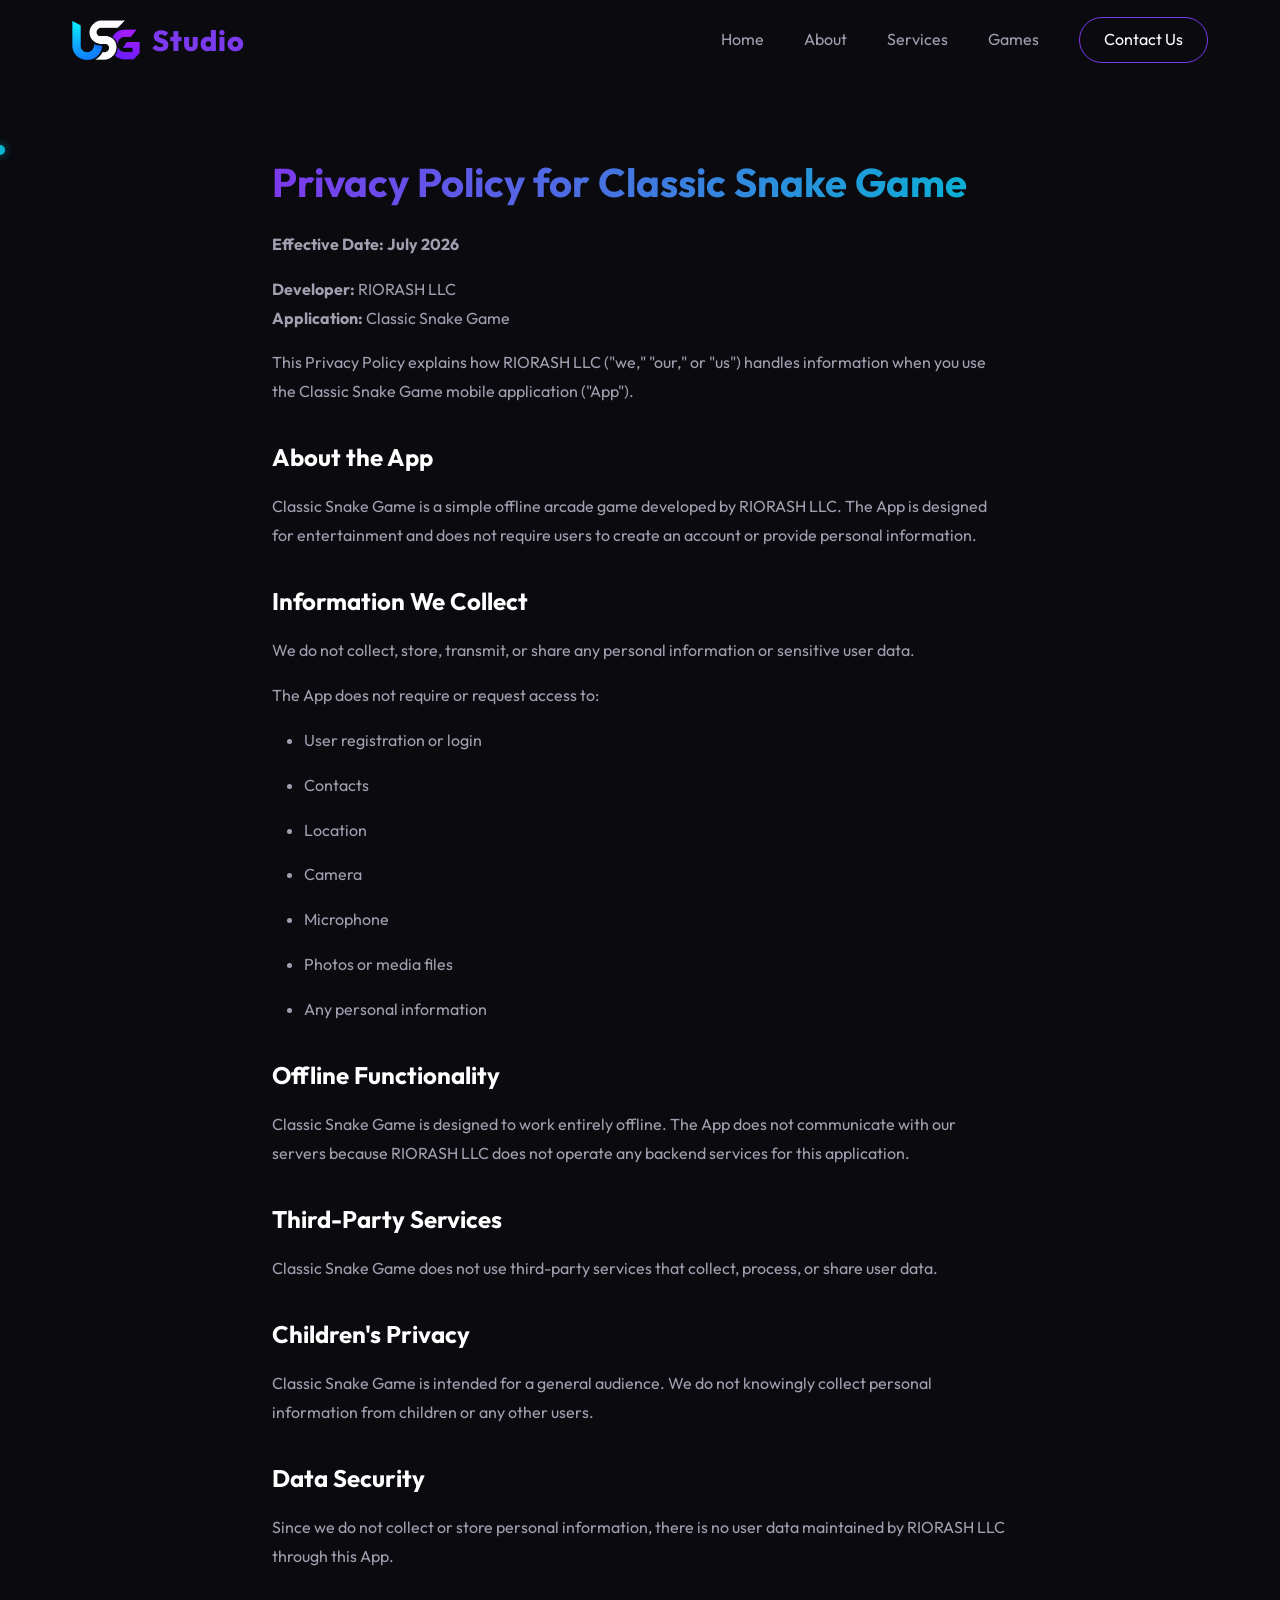
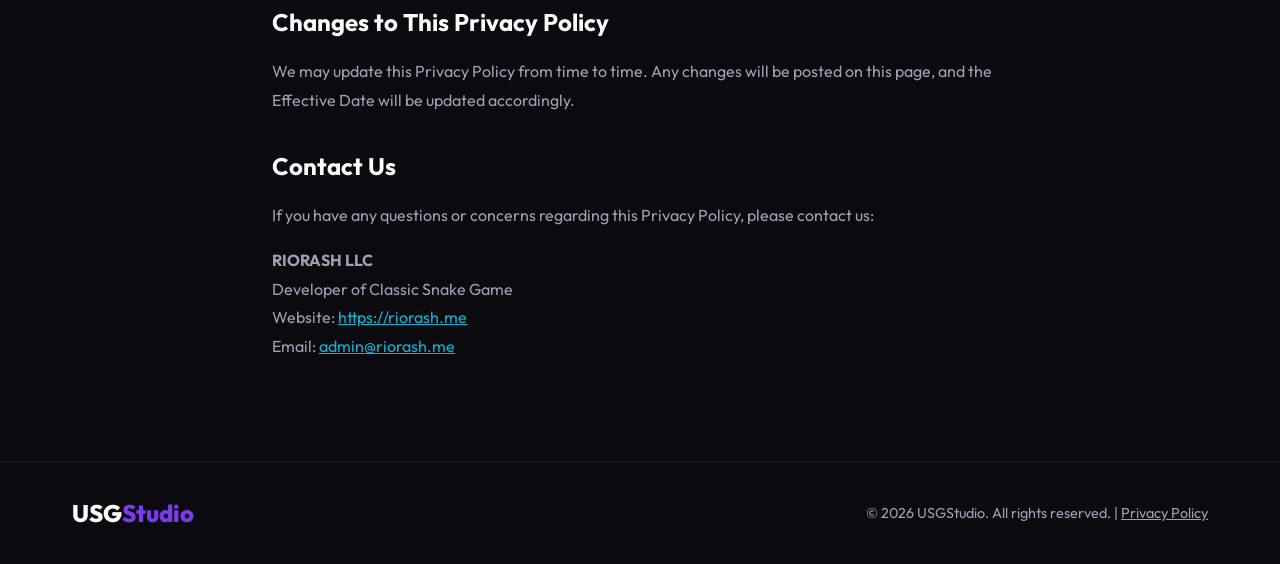
==== commit 7d19f041: "Update contact email in privacy policy" ====
--- a/privacy-policy.html
+++ b/privacy-policy.html
@@ -122,7 +122,7 @@
             <strong>RIORASH LLC</strong><br>
             Developer of Classic Snake Game<br>
             Website: <a href="https://riorash.me" target="_blank" style="color: var(--accent-cyan); text-decoration: underline;">https://riorash.me</a><br>
-            Email: <a href="mailto:hello@riorash.me" style="color: var(--accent-cyan); text-decoration: underline;">hello@riorash.me</a>
+            Email: <a href="mailto:admin@riorash.me" style="color: var(--accent-cyan); text-decoration: underline;">admin@riorash.me</a>
         </p>
     </main>
 
